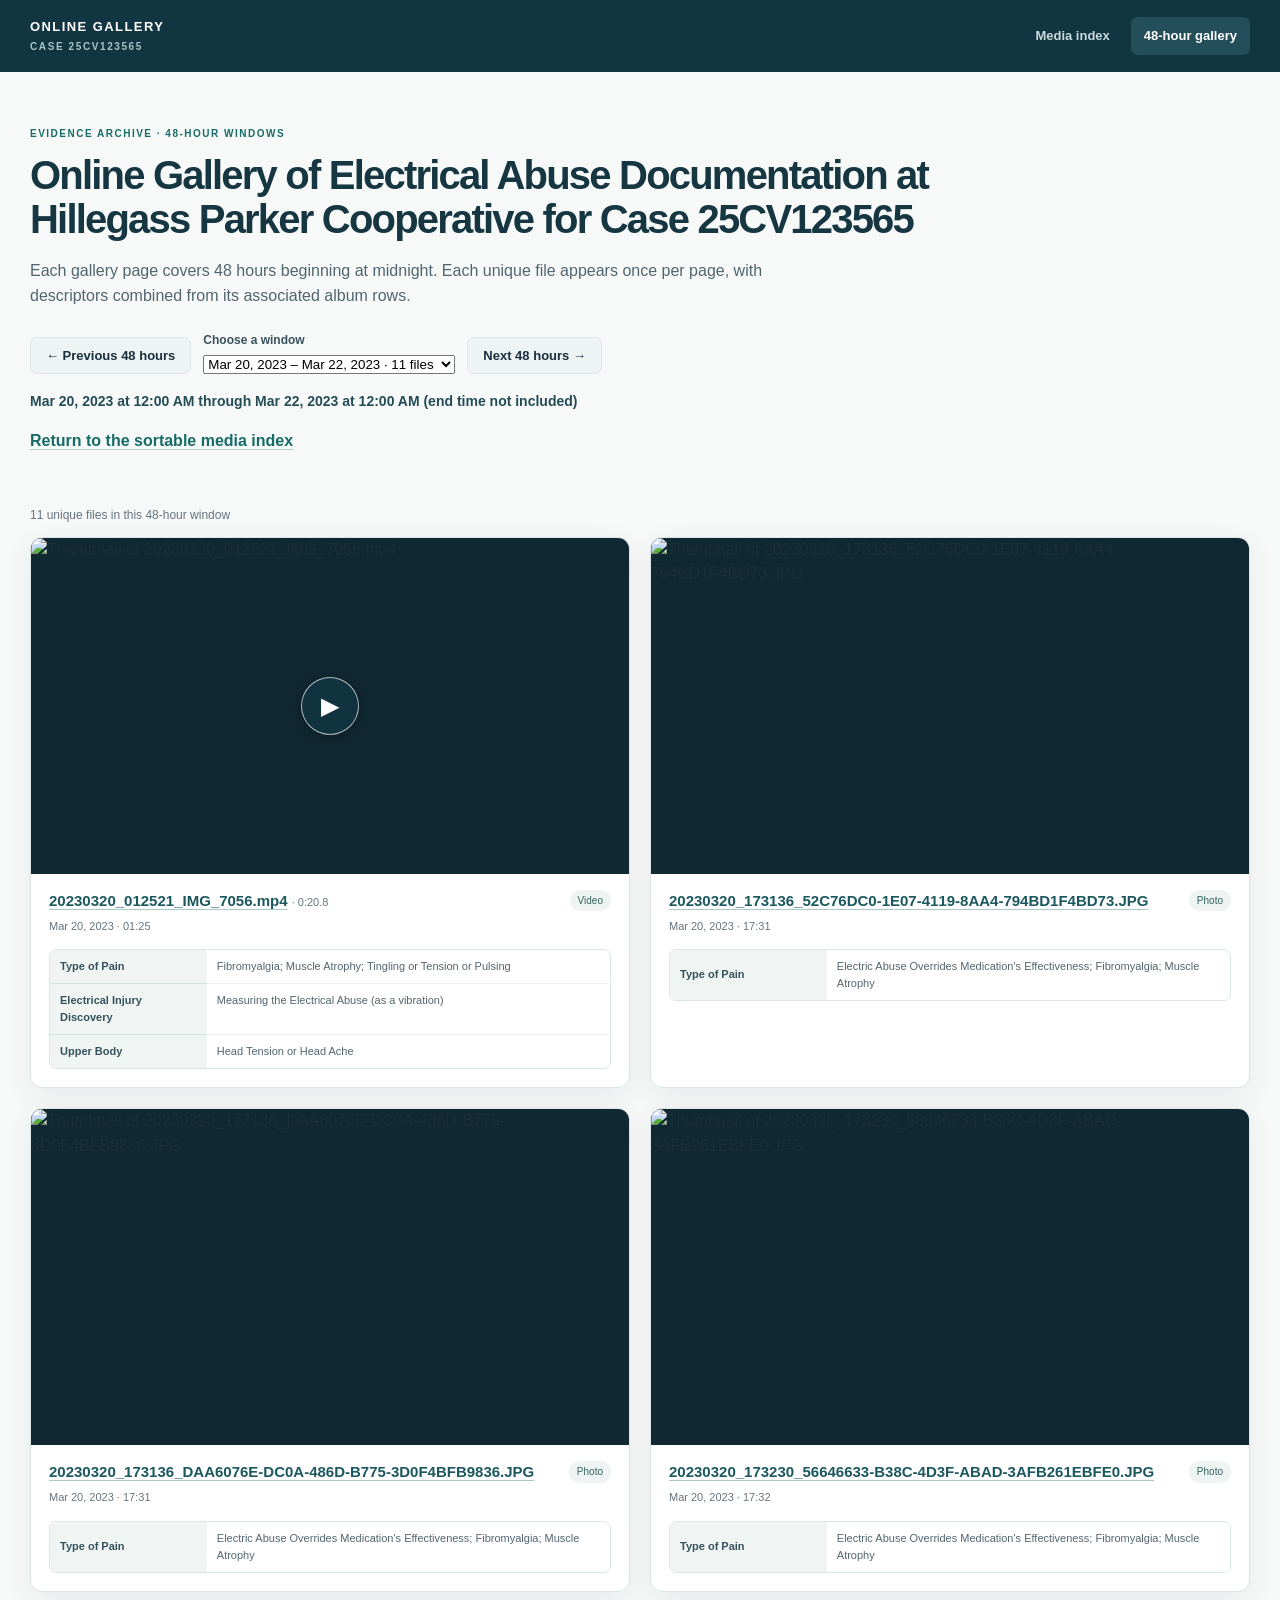
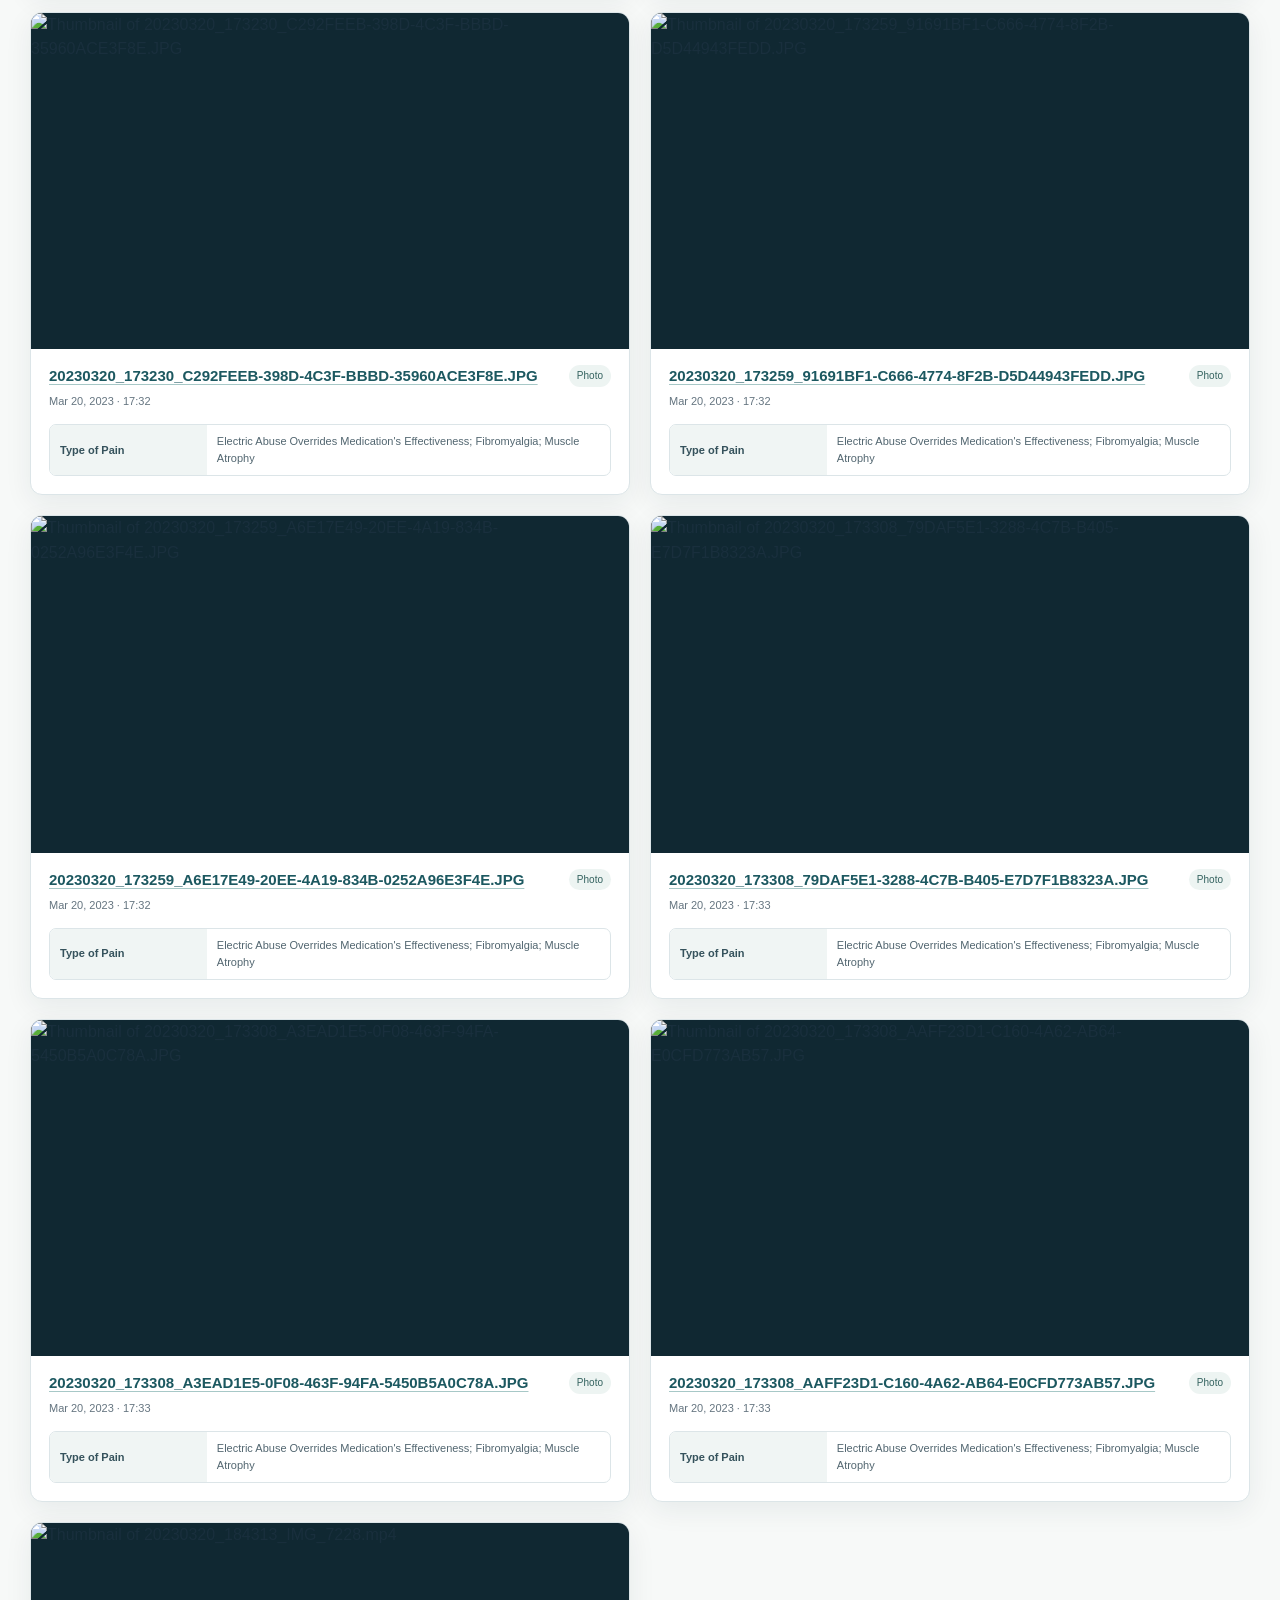
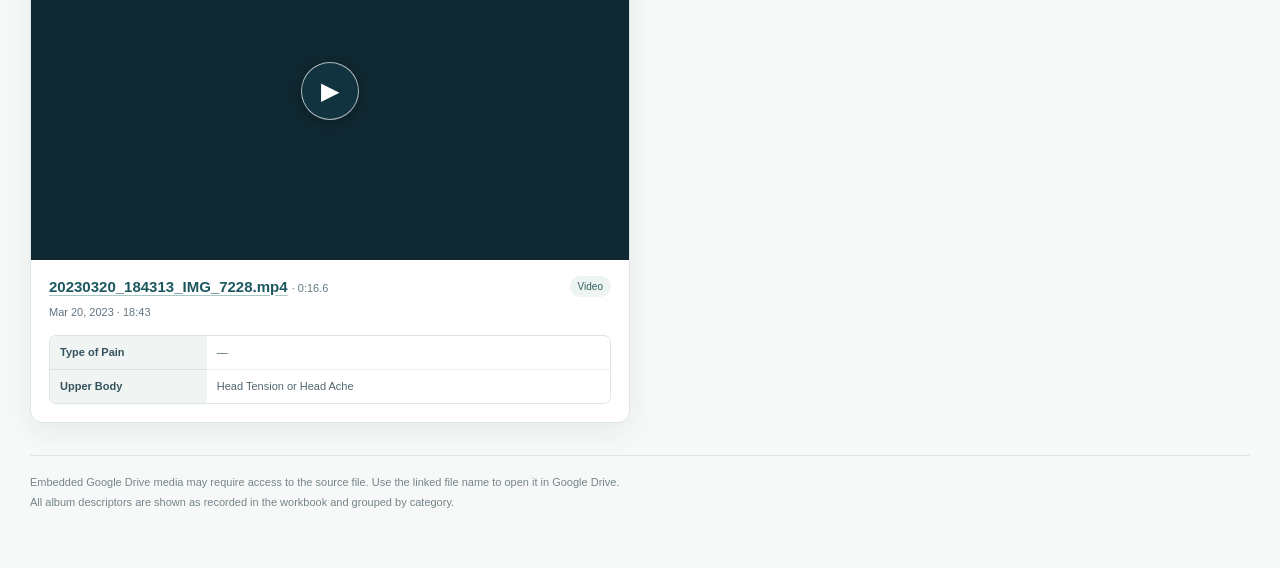
==== gallery.html @ 202b8a89 "Publish online gallery website" ====
<!doctype html>
<html lang="en">
<head>
  <meta charset="utf-8"><meta name="viewport" content="width=device-width, initial-scale=1">
  <meta name="description" content="48-hour evidence gallery of linked photos and videos for Case 25CV123565.">
  <title>Online Gallery of Electrical Abuse Documentation at Hillegass Parker Cooperative for Case 25CV123565</title>
  <link rel="stylesheet" href="assets/site.css">
</head>
<body>
  <header class="site-header"><div class="header-inner"><a class="wordmark" href="index.html">ONLINE GALLERY <span>CASE 25CV123565</span></a><nav><a href="index.html">Media index</a><a class="active" href="gallery.html">48-hour gallery</a></nav></div></header>
  <main class="page-wrap gallery-page">
    <section class="intro gallery-intro">
      <p class="eyebrow">Evidence archive · 48-hour windows</p>
      <h1>Online Gallery of Electrical Abuse Documentation at Hillegass Parker Cooperative for Case 25CV123565</h1>
      <p class="lede">Each gallery page covers 48 hours beginning at midnight. Each unique file appears once per page, with descriptors combined from its associated album rows.</p>
      <div class="window-picker"><button id="previous-window" class="button secondary" type="button">← Previous 48 hours</button><label>Choose a window<select id="window-choice"></select></label><button id="next-window" class="button secondary" type="button">Next 48 hours →</button></div>
      <p id="window-label" class="window-label"></p>
      <p><a href="index.html" class="text-link">Return to the sortable media index</a></p>
    </section>
    <section><div id="gallery-count" class="gallery-count" aria-live="polite"></div><div id="gallery-grid" class="gallery-grid"></div><p id="gallery-empty" class="empty-state" hidden>No media is listed in this 48-hour window.</p></section>
    <footer class="site-footer"><p>Embedded Google Drive media may require access to the source file. Use the linked file name to open it in Google Drive.</p><p>All album descriptors are shown as recorded in the workbook and grouped by category.</p></footer>
  </main>
  <script src="media-data.js"></script><script src="assets/site.js"></script>
</body>
</html>
---- assets/site.css ----
:root{--ink:#192f3d;--muted:#657580;--line:#dce5e8;--paper:#f7f9f8;--panel:#fff;--teal:#176b68;--teal-dark:#105451;--soft:#e8f2f0;--gold:#d8a95f;--shadow:0 8px 28px rgba(20,49,60,.07)}
*{box-sizing:border-box}body{margin:0;background:var(--paper);color:var(--ink);font-family:'Avenir Next',Arial,sans-serif;line-height:1.55}.site-header{background:#123542;color:#fff}.header-inner{max-width:1440px;margin:auto;padding:17px 30px;display:flex;align-items:center;justify-content:space-between;gap:24px}.wordmark{color:#fff;text-decoration:none;font-family:'Avenir Next',Arial,sans-serif;font-size:13px;font-weight:800;letter-spacing:.11em}.wordmark span{display:block;color:#a9c5c7;font-size:10px;letter-spacing:.16em;margin-top:2px}.site-header nav{display:flex;gap:8px}.site-header nav a{color:#c9d9dc;padding:9px 13px;border-radius:7px;text-decoration:none;font-size:13px;font-weight:600}.site-header nav a:hover,.site-header nav a.active{background:#244e59;color:#fff}.page-wrap{max-width:1440px;margin:0 auto;padding:0 30px 54px}.intro{padding:54px 0 34px;max-width:1030px}.eyebrow{text-transform:uppercase;letter-spacing:.15em;font-size:10px;font-weight:700;color:var(--teal);margin:0 0 11px}.intro h1{font:800 clamp(30px,4vw,46px)/1.12 'Avenir Next',Arial,sans-serif;letter-spacing:-.045em;margin:0;max-width:900px;color:#163642}.lede{font-size:16px;color:#516570;max-width:790px;margin:17px 0 22px}.intro-actions{display:flex;align-items:center;flex-wrap:wrap;gap:16px}.button{display:inline-flex;align-items:center;justify-content:center;border:0;border-radius:7px;padding:10px 15px;text-decoration:none;font:600 13px 'Avenir Next',sans-serif;cursor:pointer;transition:.15s}.button.primary{background:var(--teal);color:#fff}.button.primary:hover{background:var(--teal-dark)}.button.secondary{background:#eef3f3;color:var(--ink);border:1px solid var(--line)}.button.secondary:hover{border-color:#98b9b7;background:#e5efed}.muted,.filter-help{color:var(--muted);font-size:12px}.filter-panel,.results-section{background:var(--panel);border:1px solid var(--line);border-radius:13px;box-shadow:var(--shadow)}.filter-panel{padding:24px;margin-bottom:36px}.section-heading{display:flex;align-items:center;justify-content:space-between;gap:18px;margin-bottom:18px}.section-heading .eyebrow{margin-bottom:2px}.section-heading h2{font:700 21px 'Avenir Next',Arial,sans-serif;letter-spacing:-.025em;margin:0}.basic-filters{display:grid;grid-template-columns:2fr 1.4fr 1.2fr 1fr;gap:12px}.basic-filters label,.window-picker label{display:flex;flex-direction:column;gap:6px;color:#39515c;font-size:12px;font-weight:600}.basic-filters input,.window-picker input{width:100%;min-height:40px;padding:9px 11px;border:1px solid #d5e0e3;border-radius:6px;background:white;color:var(--ink);font:13px 'Avenir Next',sans-serif;outline:none}.basic-filters input:focus,.window-picker input:focus{border-color:var(--teal);box-shadow:0 0 0 3px #176b681c}.filter-help{margin:10px 0 16px}.descriptor-filters{display:grid;grid-template-columns:repeat(4,minmax(0,1fr));gap:10px}.descriptor-group{border:1px solid var(--line);border-radius:8px;background:#fbfcfc;min-width:0}.descriptor-group summary{padding:10px 12px;cursor:pointer;font-size:12px;font-weight:700;color:#284550;list-style:none;display:flex;justify-content:space-between;gap:8px}.descriptor-group summary::-webkit-details-marker{display:none}.descriptor-group summary:after{content:'+';color:var(--teal);font-size:17px;line-height:14px}.descriptor-group[open] summary:after{content:'−'}.descriptor-group .choice-search{margin:0 10px 8px;width:calc(100% - 20px);padding:7px;border:1px solid var(--line);border-radius:5px;font:12px 'Avenir Next',sans-serif}.choice-list{max-height:220px;overflow:auto;border-top:1px solid var(--line);padding:4px 10px 8px}.choice-list label{display:flex;align-items:flex-start;gap:7px;padding:5px 0;color:#475b65;font-size:11px;line-height:1.35;cursor:pointer}.choice-list input{accent-color:var(--teal);margin:2px 0 0;flex:0 0 auto}.results-section{padding:24px 0 0;overflow:hidden}.results-heading{padding:0 24px}.result-count{margin:0;color:var(--muted);font-size:12px}.table-scroll{overflow:auto;max-height:70vh;border-top:1px solid var(--line)}table{border-collapse:separate;border-spacing:0;width:100%;font-size:12px;min-width:1050px}thead{position:sticky;top:0;z-index:1}th{background:#eef3f3;color:#36525d;text-align:left;padding:10px 12px;border-bottom:1px solid #d6e1e4;font-weight:700;white-space:nowrap}th button{border:0;background:none;color:inherit;font:inherit;padding:0;cursor:pointer}th button:hover{color:var(--teal)}th button span{color:var(--teal)}td{padding:10px 12px;border-bottom:1px solid #edf1f2;vertical-align:top;max-width:250px}tbody tr:hover{background:#f5faf9}.file-link,.text-link{color:var(--teal);font-weight:600;text-decoration:underline;text-decoration-color:#b1ceca;text-underline-offset:3px}.file-link:hover,.text-link:hover{color:var(--teal-dark)}.descriptor-cell{color:#586b75;max-width:270px}.duration-inline{color:#637780;font-size:11px;font-weight:500;white-space:nowrap}.type-pill{display:inline-block;background:#edf4f2;border-radius:20px;padding:3px 8px;font-size:10px;color:#32615e;white-space:nowrap}.gallery-page{max-width:1480px}.gallery-intro{max-width:1120px;padding-bottom:24px}.gallery-intro h1{font-size:clamp(27px,3.5vw,40px)}.window-picker{display:flex;align-items:end;gap:12px;flex-wrap:wrap}.window-picker label{min-width:180px}.window-picker input{min-height:39px}.window-label{color:#244c57;font-weight:700;font-size:14px;margin:17px 0 5px}.gallery-count{color:var(--muted);font-size:12px;margin:12px 0}.gallery-grid{display:grid;grid-template-columns:repeat(2,minmax(0,1fr));gap:20px}.media-card{background:var(--panel);border:1px solid var(--line);border-radius:12px;overflow:hidden;box-shadow:var(--shadow);min-width:0}.media-frame{background:#102832;aspect-ratio:16/9;display:flex;align-items:center;justify-content:center;overflow:hidden}.media-frame iframe{width:100%;height:100%;border:0}.media-frame img{display:block;width:100%;height:100%;object-fit:contain}.media-frame .image-fallback{display:none;color:#fff;text-align:center;padding:20px}.media-card-content{padding:16px 18px 18px}.media-title-row{display:flex;justify-content:space-between;align-items:flex-start;gap:10px}.media-card h2{font:700 15px/1.4 'Avenir Next',Arial,sans-serif;margin:0 0 7px;overflow-wrap:anywhere}.media-card h2 a{color:#1c5860;text-decoration-color:#a7c8c7;text-underline-offset:3px}.media-meta{font-size:11px;color:var(--muted);margin:0 0 14px}.album-table{width:100%;min-width:0;border:1px solid var(--line);border-radius:7px;overflow:hidden}.album-table th,.album-table td{padding:8px 10px;text-align:left;font-size:11px;white-space:normal;max-width:none}.album-table th{width:28%;background:#f0f5f4;color:#35525c}.album-table td{color:#526670}.album-table tr:last-child th,.album-table tr:last-child td{border-bottom:0}.empty-state{padding:30px;color:var(--muted);background:#f6f9f9;border:1px dashed #bacbce;border-radius:10px;text-align:center}.site-footer{border-top:1px solid var(--line);margin-top:32px;padding-top:15px;color:#75848a;font-size:11px}.site-footer p{margin:3px 0}.hidden-row{display:none!important}
@media(max-width:950px){.basic-filters{grid-template-columns:repeat(2,minmax(0,1fr))}.descriptor-filters{grid-template-columns:repeat(2,minmax(0,1fr))}.gallery-grid{grid-template-columns:1fr}}
@media(max-width:600px){.header-inner{padding:14px 17px;align-items:flex-start;flex-direction:column;gap:10px}.site-header nav{width:100%}.site-header nav a{padding:8px 9px}.page-wrap{padding:0 16px 36px}.intro{padding:36px 0 26px}.intro h1{font-size:31px}.filter-panel{padding:16px}.basic-filters,.descriptor-filters{grid-template-columns:1fr}.section-heading{align-items:flex-start}.results-section{padding-top:18px}.results-heading{padding:0 16px}.window-picker{align-items:stretch}.window-picker label{order:-1;width:100%}.window-picker .button{flex:1}.media-card-content{padding:14px}.gallery-grid{gap:14px}}

.index-thumb{width:78px;height:50px;object-fit:cover;border-radius:5px;background:#e7eeee;display:block}.thumb-link{display:block;width:78px}.thumb-fallback{color:#8da1a5;font-size:10px;line-height:1.25}.media-frame{position:relative}.media-thumb{width:100%;height:100%;object-fit:contain;display:block}.play-overlay{position:absolute;top:50%;left:50%;transform:translate(-50%,-50%);width:58px;height:58px;border:1px solid #ffffffa8;border-radius:50%;background:#123542d9;color:white;font-size:24px;cursor:pointer;box-shadow:0 2px 12px #0005}.play-overlay:hover{background:#176b68}.media-frame .thumb-fallback{display:none;color:#d6e1e2;text-align:center;padding:18px;font-size:12px}
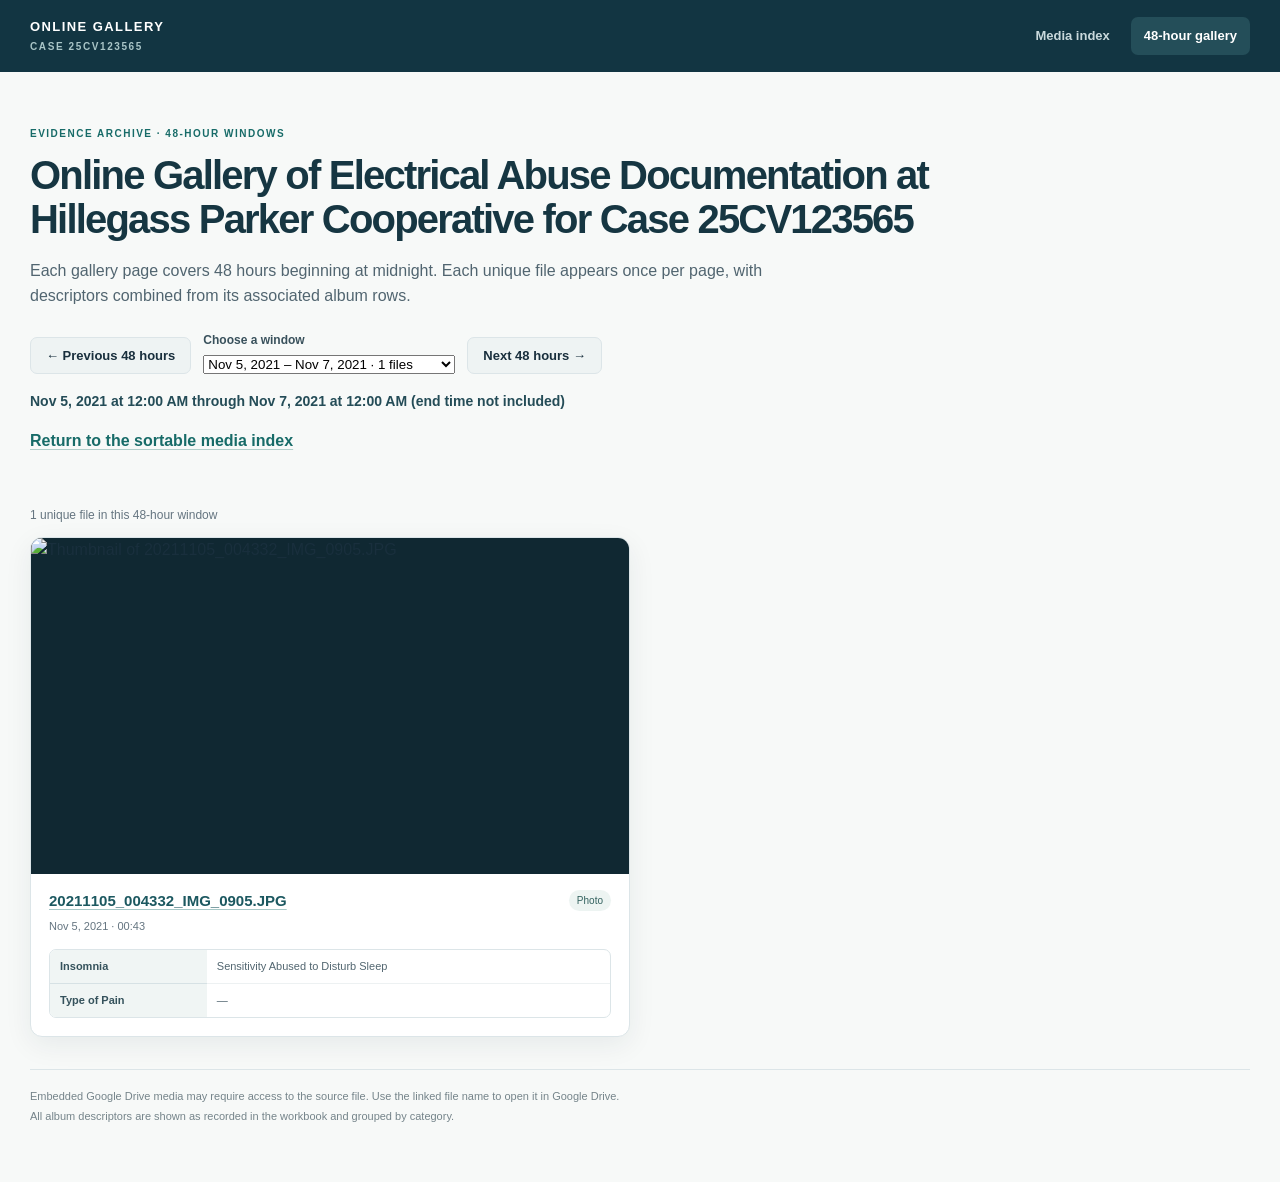
==== commit 9a1fc479: "Refresh gallery script assets" ====
--- a/gallery.html
+++ b/gallery.html
@@ -20,6 +20,6 @@
     <section><div id="gallery-count" class="gallery-count" aria-live="polite"></div><div id="gallery-grid" class="gallery-grid"></div><p id="gallery-empty" class="empty-state" hidden>No media is listed in this 48-hour window.</p></section>
     <footer class="site-footer"><p>Embedded Google Drive media may require access to the source file. Use the linked file name to open it in Google Drive.</p><p>All album descriptors are shown as recorded in the workbook and grouped by category.</p></footer>
   </main>
-  <script src="media-data.js"></script><script src="assets/site.js"></script>
+  <script src="media-data.js?v=5b4b05e"></script><script src="assets/site.js?v=5b4b05e"></script>
 </body>
 </html>
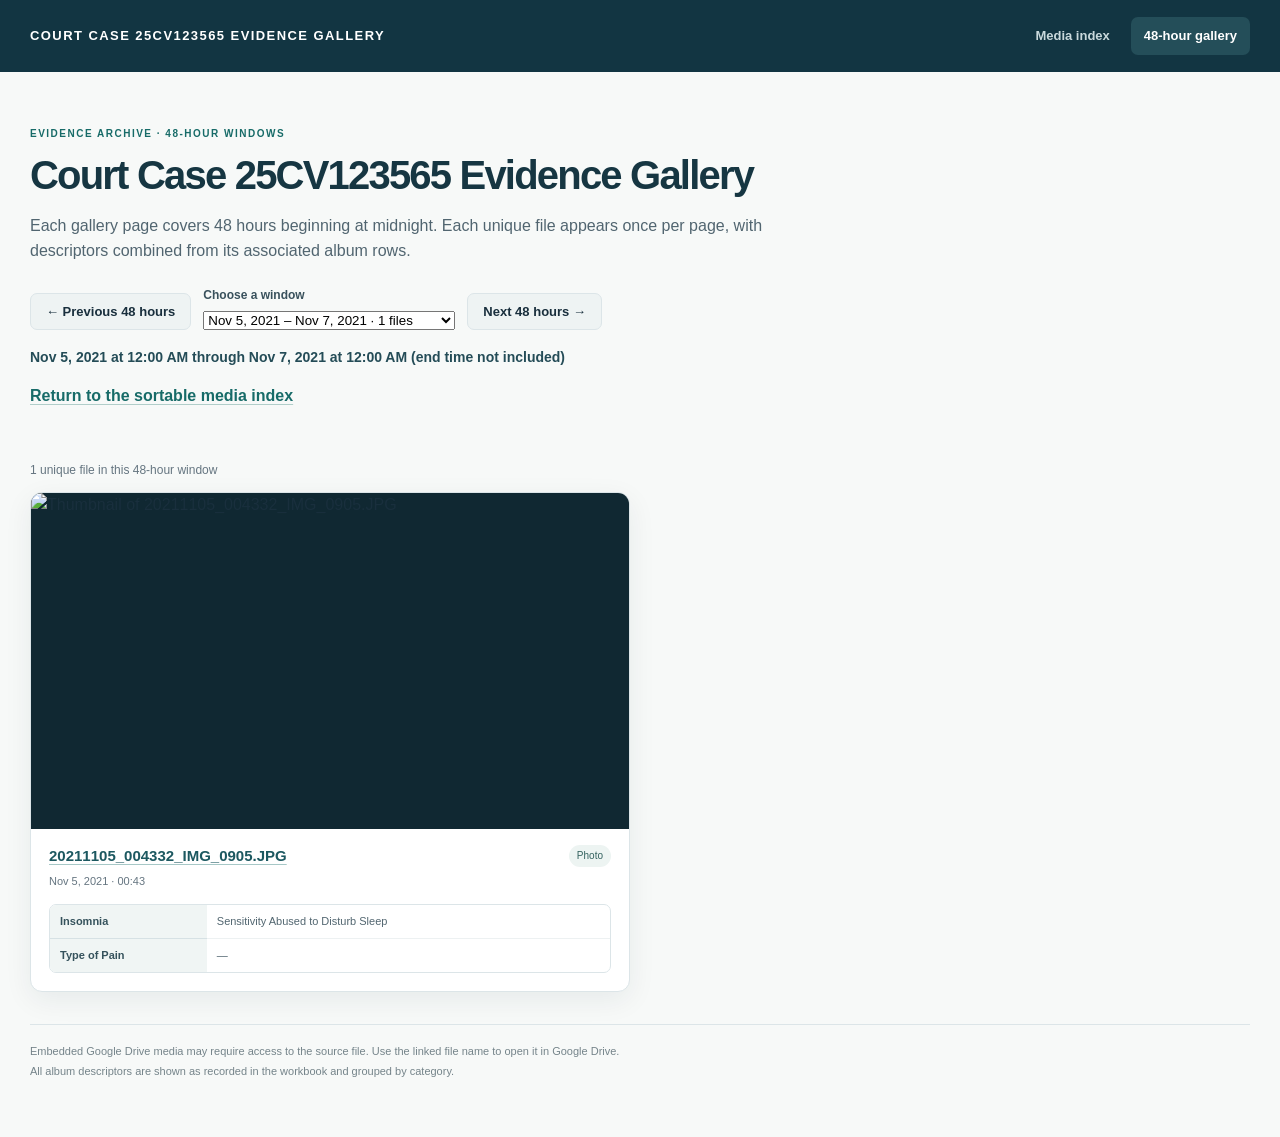
==== commit 1812994e: "Rename gallery page title" ====
--- a/gallery.html
+++ b/gallery.html
@@ -3,15 +3,15 @@
 <head>
   <meta charset="utf-8"><meta name="viewport" content="width=device-width, initial-scale=1">
   <meta name="description" content="48-hour evidence gallery of linked photos and videos for Case 25CV123565.">
-  <title>Online Gallery of Electrical Abuse Documentation at Hillegass Parker Cooperative for Case 25CV123565</title>
+  <title>Court Case 25CV123565 Evidence Gallery</title>
   <link rel="stylesheet" href="assets/site.css">
 </head>
 <body>
-  <header class="site-header"><div class="header-inner"><a class="wordmark" href="index.html">ONLINE GALLERY <span>CASE 25CV123565</span></a><nav><a href="index.html">Media index</a><a class="active" href="gallery.html">48-hour gallery</a></nav></div></header>
+  <header class="site-header"><div class="header-inner"><a class="wordmark" href="index.html">COURT CASE 25CV123565 EVIDENCE GALLERY</a><nav><a href="index.html">Media index</a><a class="active" href="gallery.html">48-hour gallery</a></nav></div></header>
   <main class="page-wrap gallery-page">
     <section class="intro gallery-intro">
       <p class="eyebrow">Evidence archive · 48-hour windows</p>
-      <h1>Online Gallery of Electrical Abuse Documentation at Hillegass Parker Cooperative for Case 25CV123565</h1>
+      <h1>Court Case 25CV123565 Evidence Gallery</h1>
       <p class="lede">Each gallery page covers 48 hours beginning at midnight. Each unique file appears once per page, with descriptors combined from its associated album rows.</p>
       <div class="window-picker"><button id="previous-window" class="button secondary" type="button">← Previous 48 hours</button><label>Choose a window<select id="window-choice"></select></label><button id="next-window" class="button secondary" type="button">Next 48 hours →</button></div>
       <p id="window-label" class="window-label"></p>
